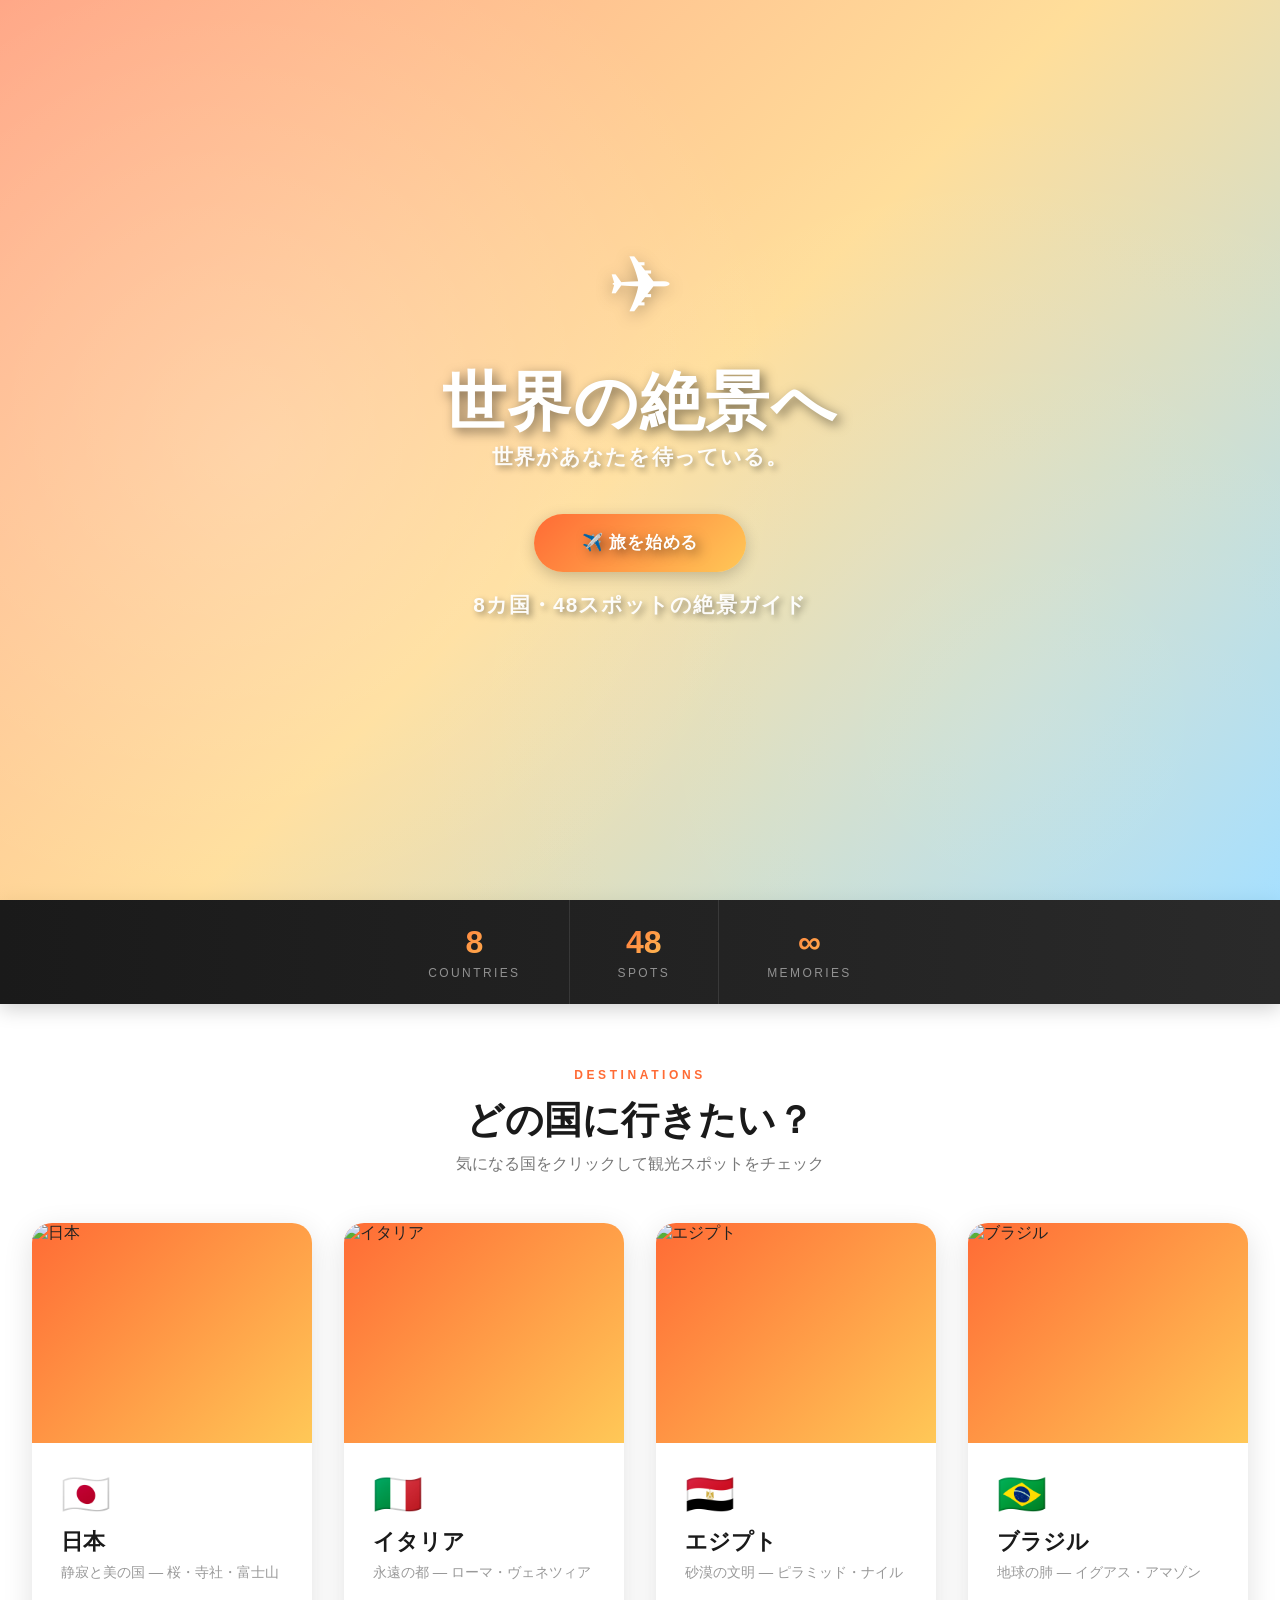
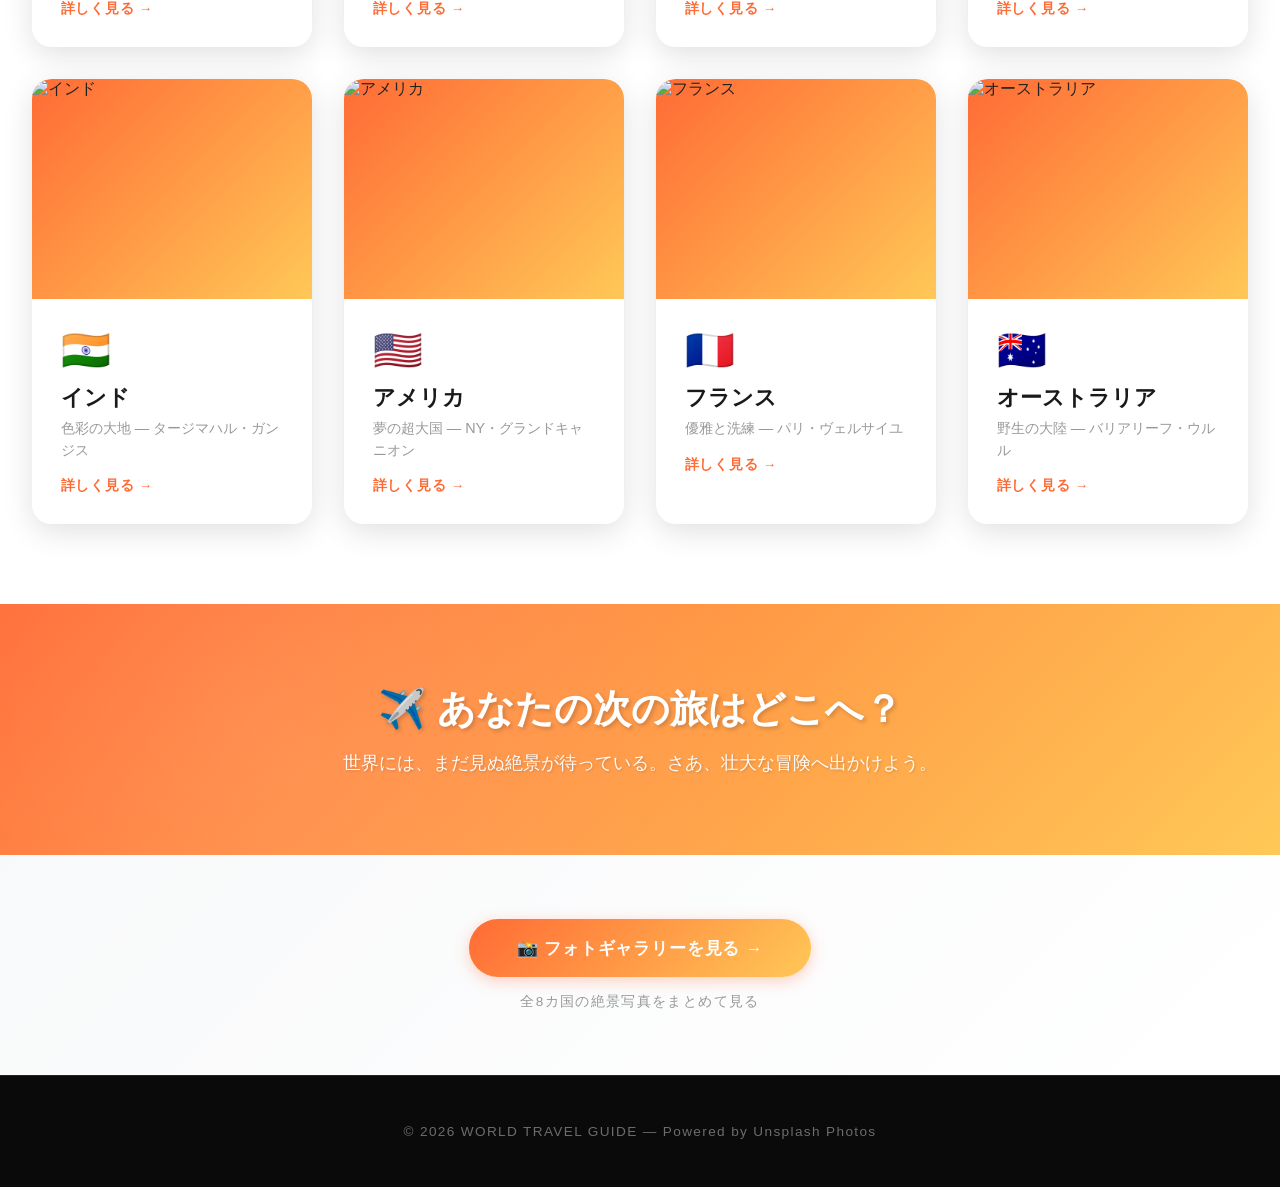
==== index.html @ 944d5d3f "Revise hero section text and icon Updated hero section content and plane icon." ====
<!DOCTYPE html>
<html lang="ja">
<head>
<meta charset="UTF-8">
<meta name="viewport" content="width=device-width, initial-scale=1.0">
<title>世界の観光地ガイド</title>
<style>
* { margin:0; padding:0; box-sizing:border-box; }
body { font-family:'Helvetica Neue',Arial,sans-serif; background:#fff; color:#222; overflow-x:hidden; }

/* ===== HERO SECTION ===== */
.hero {
  background: linear-gradient(135deg, rgba(255, 107, 53, 0.6) 0%, rgba(255, 200, 87, 0.6) 50%, rgba(100, 200, 255, 0.6) 100%), url('https://images.unsplash.com/photo-1469854523086-cc02fe5d8800?w=1200&q=80');
  background-size: cover;
  background-position: center;
  background-attachment: fixed;
  color: #fff;
  text-align: center;
  padding: 10rem 2rem;
  position: relative;
  overflow: hidden;
  min-height: 100vh;
  display: flex;
  align-items: center;
  justify-content: center;
}

.hero::before {
  content: '';
  position: absolute;
  top: 0;
  left: 0;
  right: 0;
  bottom: 0;
  background: radial-gradient(circle at 20% 50%, rgba(255,255,255,.2) 0%, transparent 50%),
              radial-gradient(circle at 80% 80%, rgba(255,255,255,.1) 0%, transparent 50%);
  pointer-events: none;
}

.hero-content {
  position: relative;
  z-index: 2;
  max-width: 800px;
  margin: 0 auto;
  animation: slideUp .8s ease-out;
}

@keyframes slideUp {
  from {
    opacity: 0;
    transform: translateY(30px);
  }
  to {
    opacity: 1;
    transform: translateY(0);
  }
}

.plane-icon {
  font-size: 5rem;
  margin-bottom: 2rem;
  animation: planeFly 6s ease-in-out infinite;
  display: inline-block;
  filter: drop-shadow(0 4px 8px rgba(0,0,0,.3));
}

@keyframes planeFly {
  0% {
    transform: translateX(-100px) translateY(0) rotate(-5deg);
    opacity: 0;
  }
  10% {
    opacity: 1;
  }
  50% {
    transform: translateX(100px) translateY(-30px) rotate(5deg);
  }
  90% {
    opacity: 1;
  }
  100% {
    transform: translateX(300px) translateY(0) rotate(-5deg);
    opacity: 0;
  }
}

.hero h1 {
  font-size: clamp(2.5rem, 7vw, 4rem);
  font-weight: 900;
  margin-bottom: 1rem;
  text-shadow: 4px 4px 12px rgba(0,0,0,.5);
  line-height: 1.2;
  letter-spacing: .02em;
}

.hero p {
  font-size: 1.3rem;
  margin-bottom: 2.5rem;
  color: rgba(255,255,255,.95);
  letter-spacing: .05em;
  text-shadow: 3px 3px 6px rgba(0,0,0,.4);
  line-height: 1.6;
}

.hero-buttons {
  display: flex;
  gap: 1rem;
  justify-content: center;
  flex-wrap: wrap;
  margin-bottom: 1rem;
}

.btn {
  padding: 1.2rem 3rem;
  font-size: 1.05rem;
  font-weight: 700;
  border: none;
  border-radius: 50px;
  cursor: pointer;
  text-decoration: none;
  display: inline-block;
  transition: all .3s;
  letter-spacing: .05em;
  box-shadow: 0 4px 15px rgba(0,0,0,.2);
}

.btn-primary {
  background: linear-gradient(135deg, #FF6B35 0%, #FFC857 100%);
  color: #fff;
}

.btn-primary:hover {
  transform: scale(1.1) translateY(-3px);
  box-shadow: 0 10px 30px rgba(255, 107, 53, .5);
}

.btn-secondary {
  background: rgba(255,255,255,.25);
  color: #fff;
  border: 2px solid rgba(255,255,255,.8);
  backdrop-filter: blur(10px);
}

.btn-secondary:hover {
  background: rgba(255,255,255,.35);
  transform: scale(1.05) translateY(-2px);
  border-color: #fff;
}

.hero-sub {
  font-size: .95rem;
  color: rgba(255,255,255,.85);
  text-shadow: 2px 2px 4px rgba(0,0,0,.3);
}

/* ===== STATS BAR ===== */
.stats {
  background: linear-gradient(90deg, #1a1a1a 0%, #2a2a2a 100%);
  color: #fff;
  display: flex;
  justify-content: center;
  flex-wrap: wrap;
  box-shadow: 0 4px 20px rgba(0,0,0,.2);
}

.stat {
  padding: 1.5rem 3rem;
  text-align: center;
  border-right: 1px solid rgba(255,255,255,.1);
}

.stat:last-child { border-right: none; }

.stat-num { 
  font-size: 2rem; 
  font-weight: 800; 
  background: linear-gradient(135deg, #FF6B35, #FFC857);
  -webkit-background-clip: text;
  -webkit-text-fill-color: transparent;
  background-clip: text;
}

.stat-label { font-size: .75rem; letter-spacing: .2em; color: rgba(255,255,255,.5); margin-top: .3rem; }

/* ===== SECTION ===== */
.section { padding: 4rem 2rem 5rem; }

.section-head { text-align: center; margin-bottom: 3rem; }

.section-head .label {
  font-size: .75rem; 
  letter-spacing: .3em;
  color: #FF6B35; 
  font-weight: 700; 
  margin-bottom: .8rem;
  text-transform: uppercase;
}

.section-head h2 { 
  font-size: clamp(1.8rem, 3vw, 2.8rem); 
  font-weight: 900;
  color: #1a1a1a;
  margin-bottom: .5rem;
}

.section-head p { color: #777; margin-top: .5rem; font-size: 1rem; }

/* ===== COUNTRY GRID ===== */
.country-grid {
  display: grid;
  grid-template-columns: repeat(auto-fit, minmax(270px, 1fr));
  gap: 2rem;
  max-width: 1300px;
  margin: 0 auto;
}

.country-card {
  display: block;
  text-decoration: none;
  color: inherit;
  border-radius: 20px;
  overflow: hidden;
  box-shadow: 0 8px 30px rgba(0,0,0,.12);
  transition: all .4s cubic-bezier(0.4, 0, 0.2, 1);
  position: relative;
  background: #fff;
}

.country-card:hover {
  transform: translateY(-16px) scale(1.02);
  box-shadow: 0 25px 60px rgba(255, 107, 53, .25);
}

.card-img-wrap { 
  overflow: hidden;
  position: relative;
  background: linear-gradient(135deg, #FF6B35, #FFC857);
}

.card-img {
  width: 100%; 
  height: 220px; 
  object-fit: cover;
  display: block; 
  transition: transform .5s;
}

.country-card:hover .card-img { 
  transform: scale(1.12) rotate(2deg); 
}

.card-body { 
  padding: 1.8rem; 
  background: #fff; 
}

.card-flag { 
  font-size: 2.5rem; 
  margin-bottom: .5rem; 
  display: block;
  animation: bounce 2s ease-in-out infinite;
}

.card-flag:nth-child(1) { animation-delay: 0s; }
.card-flag:nth-child(2) { animation-delay: .2s; }

@keyframes bounce {
  0%, 100% { transform: translateY(0); }
  50% { transform: translateY(-8px); }
}

.card-name { 
  font-size: 1.4rem; 
  font-weight: 800; 
  margin-bottom: .3rem;
  color: #1a1a1a;
}

.card-sub { 
  font-size: .9rem; 
  color: #999; 
  margin-bottom: 1rem;
  line-height: 1.5;
}

.card-link {
  font-size: .85rem; 
  font-weight: 700;
  color: #FF6B35; 
  letter-spacing: .05em;
  transition: all .3s;
}

.country-card:hover .card-link {
  color: #FFC857;
  transform: translateX(5px);
}

/* ===== FEATURE STRIP ===== */
.feature-strip {
  background: linear-gradient(135deg, #FF6B35 0%, #FFC857 50%, #64C8FF 100%);
  background-size: 200% 200%;
  animation: gradientFlow 15s ease infinite;
  color: #fff; 
  padding: 5rem 2rem; 
  text-align: center;
  position: relative;
  overflow: hidden;
}

@keyframes gradientFlow {
  0% { background-position: 0% 50%; }
  50% { background-position: 100% 50%; }
  100% { background-position: 0% 50%; }
}

.feature-strip::before {
  content: '';
  position: absolute;
  top: 0;
  left: 0;
  right: 0;
  bottom: 0;
  background: radial-gradient(circle at 20% 50%, rgba(255,255,255,.1) 0%, transparent 50%);
  pointer-events: none;
}

.feature-strip h2 { 
  font-size: clamp(1.8rem,3vw,2.8rem); 
  font-weight: 900; 
  margin-bottom: 1rem;
  text-shadow: 2px 2px 4px rgba(0,0,0,.2);
  position: relative;
  z-index: 2;
}

.feature-strip p { 
  font-size: 1.1rem; 
  opacity: .95; 
  max-width: 700px; 
  margin: 0 auto;
  position: relative;
  z-index: 2;
  text-shadow: 1px 1px 3px rgba(0,0,0,.2);
}

/* ===== GALLERY SECTION ===== */
.gallery-section {
  text-align: center;
  padding: 4rem 2rem;
  background: linear-gradient(135deg, #f8f9fa 0%, #fff 100%);
}

.gallery-btn {
  display: inline-block;
  background: linear-gradient(135deg, #FF6B35, #FFC857);
  color: #fff;
  font-size: 1.05rem;
  font-weight: 700;
  padding: 1.1rem 3rem;
  border-radius: 50px;
  text-decoration: none;
  letter-spacing: .05em;
  transition: all .3s;
  box-shadow: 0 4px 15px rgba(255, 107, 53, .3);
}

.gallery-btn:hover {
  transform: scale(1.1) translateY(-3px);
  box-shadow: 0 12px 30px rgba(255, 107, 53, .4);
}

.gallery-sub {
  color: #999;
  font-size: .85rem;
  margin-top: 1rem;
  letter-spacing: .1em;
}

/* ===== FOOTER ===== */
footer {
  background: #0a0a0a; 
  color: rgba(255,255,255,.4);
  text-align: center; 
  padding: 3rem 2rem;
  font-size: .85rem; 
  letter-spacing: .1em;
  border-top: 1px solid rgba(255,255,255,.1);
}

@media(max-width:600px) {
  .stat { padding: 1rem 1.5rem; }
  .country-grid { grid-template-columns: 1fr; gap: 1.5rem; }
  .card-img { height: 150px; }
  .hero { padding: 5rem 2rem; min-height: auto; }
  .hero h1 { font-size: 2rem; }
  .hero p { font-size: 1rem; }
  .hero-buttons { flex-direction: column; }
  .btn { width: 100%; }
  .plane-icon { font-size: 3rem; }
  .feature-strip { padding: 3rem 2rem; }
  .section { padding: 3rem 2rem; }
}
</style>
</head>
<body>

<!-- HERO SECTION -->
<section class="hero">
  <div class="hero-content">
    <div class="plane-icon">✈</div>
    <h1>世界の絶景へ<br>
    <p>世界があなたを待っている。</p>
    <div class="hero-buttons">
      <a href="#countries" class="btn btn-primary">✈️ 旅を始める</a>
    </div>
    <p class="hero-sub">8カ国・48スポットの絶景ガイド</p>
  </div>
</section>

<!-- STATS -->
<div class="stats">
  <div class="stat"><div class="stat-num">8</div><div class="stat-label">COUNTRIES</div></div>
  <div class="stat"><div class="stat-num">48</div><div class="stat-label">SPOTS</div></div>
  <div class="stat"><div class="stat-num">∞</div><div class="stat-label">MEMORIES</div></div>
</div>

<!-- COUNTRIES -->
<section class="section" id="countries">
  <div class="section-head">
    <div class="label">DESTINATIONS</div>
    <h2>どの国に行きたい？</h2>
    <p>気になる国をクリックして観光スポットをチェック</p>
  </div>

  <div class="country-grid">

    <a href="japan.html" class="country-card">
      <div class="card-img-wrap">
        <img class="card-img" src="https://images.unsplash.com/photo-1528360983277-13d401cdc186?w=600&q=80" alt="日本" loading="lazy">
      </div>
      <div class="card-body">
        <span class="card-flag">🇯🇵</span>
        <div class="card-name">日本</div>
        <div class="card-sub">静寂と美の国 — 桜・寺社・富士山</div>
        <div class="card-link">詳しく見る →</div>
      </div>
    </a>

    <a href="italy.html" class="country-card">
      <div class="card-img-wrap">
        <img class="card-img" src="https://images.unsplash.com/photo-1529260830199-42c24126f198?w=600&q=80" alt="イタリア" loading="lazy">
      </div>
      <div class="card-body">
        <span class="card-flag">🇮🇹</span>
        <div class="card-name">イタリア</div>
        <div class="card-sub">永遠の都 — ローマ・ヴェネツィア</div>
        <div class="card-link">詳しく見る →</div>
      </div>
    </a>

    <a href="egypt.html" class="country-card">
      <div class="card-img-wrap">
        <img class="card-img" src="https://images.unsplash.com/photo-1539768942893-daf53e448371?w=600&q=80" alt="エジプト" loading="lazy">
      </div>
      <div class="card-body">
        <span class="card-flag">🇪🇬</span>
        <div class="card-name">エジプト</div>
        <div class="card-sub">砂漠の文明 — ピラミッド・ナイル</div>
        <div class="card-link">詳しく見る →</div>
      </div>
    </a>

    <a href="brazil.html" class="country-card">
      <div class="card-img-wrap">
        <img class="card-img" src="https://images.unsplash.com/photo-1483729558449-99ef09a8c325?w=600&q=80" alt="ブラジル" loading="lazy">
      </div>
      <div class="card-body">
        <span class="card-flag">🇧🇷</span>
        <div class="card-name">ブラジル</div>
        <div class="card-sub">地球の肺 — イグアス・アマゾン</div>
        <div class="card-link">詳しく見る →</div>
      </div>
    </a>

    <a href="india.html" class="country-card">
      <div class="card-img-wrap">
        <img class="card-img" src="https://images.unsplash.com/photo-1524492412937-b28074a5d7da?w=600&q=80" alt="インド" loading="lazy">
      </div>
      <div class="card-body">
        <span class="card-flag">🇮🇳</span>
        <div class="card-name">インド</div>
        <div class="card-sub">色彩の大地 — タージマハル・ガンジス</div>
        <div class="card-link">詳しく見る →</div>
      </div>
    </a>

    <a href="usa.html" class="country-card">
      <div class="card-img-wrap">
        <img class="card-img" src="https://images.unsplash.com/photo-1485738422979-f5c462d49f74?w=600&q=80" alt="アメリカ" loading="lazy">
      </div>
      <div class="card-body">
        <span class="card-flag">🇺🇸</span>
        <div class="card-name">アメリカ</div>
        <div class="card-sub">夢の超大国 — NY・グランドキャニオン</div>
        <div class="card-link">詳しく見る →</div>
      </div>
    </a>

    <a href="france.html" class="country-card">
      <div class="card-img-wrap">
        <img class="card-img" src="https://images.unsplash.com/photo-1502602898657-3e91760cbb34?w=600&q=80" alt="フランス" loading="lazy">
      </div>
      <div class="card-body">
        <span class="card-flag">🇫🇷</span>
        <div class="card-name">フランス</div>
        <div class="card-sub">優雅と洗練 — パリ・ヴェルサイユ</div>
        <div class="card-link">詳しく見る →</div>
      </div>
    </a>

    <a href="australia.html" class="country-card">
      <div class="card-img-wrap">
        <img class="card-img" src="https://images.unsplash.com/photo-1506973035872-a4ec16b8e8d9?w=600&q=80" alt="オーストラリア" loading="lazy">
      </div>
      <div class="card-body">
        <span class="card-flag">🇦🇺</span>
        <div class="card-name">オーストラリア</div>
        <div class="card-sub">野生の大陸 — バリアリーフ・ウルル</div>
        <div class="card-link">詳しく見る →</div>
      </div>
    </a>

  </div>
</section>

<!-- FEATURE -->
<div class="feature-strip">
  <h2>✈️ あなたの次の旅はどこへ？</h2>
  <p>世界には、まだ見ぬ絶景が待っている。さあ、壮大な冒険へ出かけよう。</p>
</div>

<!-- GALLERY SECTION -->
<div class="gallery-section">
  <a href="gallery.html" class="gallery-btn">
    📸 フォトギャラリーを見る →
  </a>
  <p class="gallery-sub">全8カ国の絶景写真をまとめて見る</p>
</div>

<footer>© 2026 WORLD TRAVEL GUIDE — Powered by Unsplash Photos</footer>

</body>
</html>
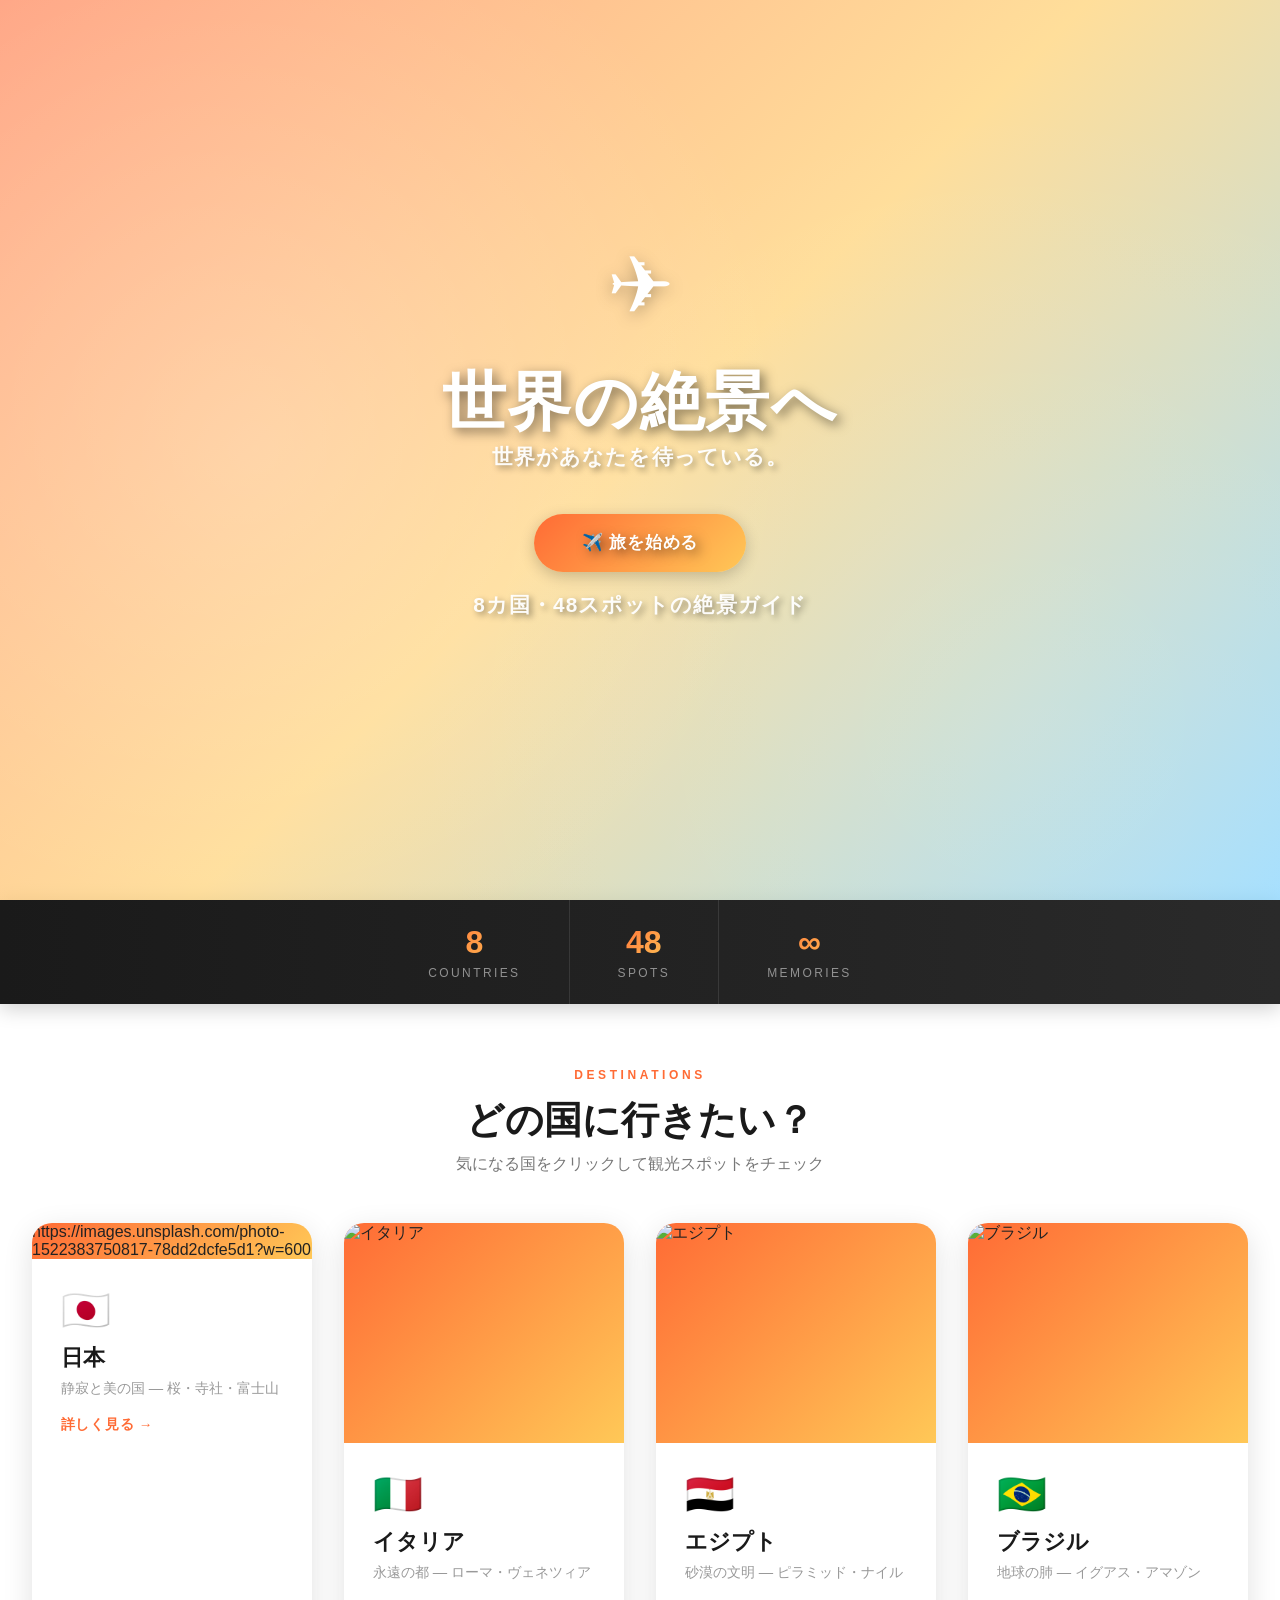
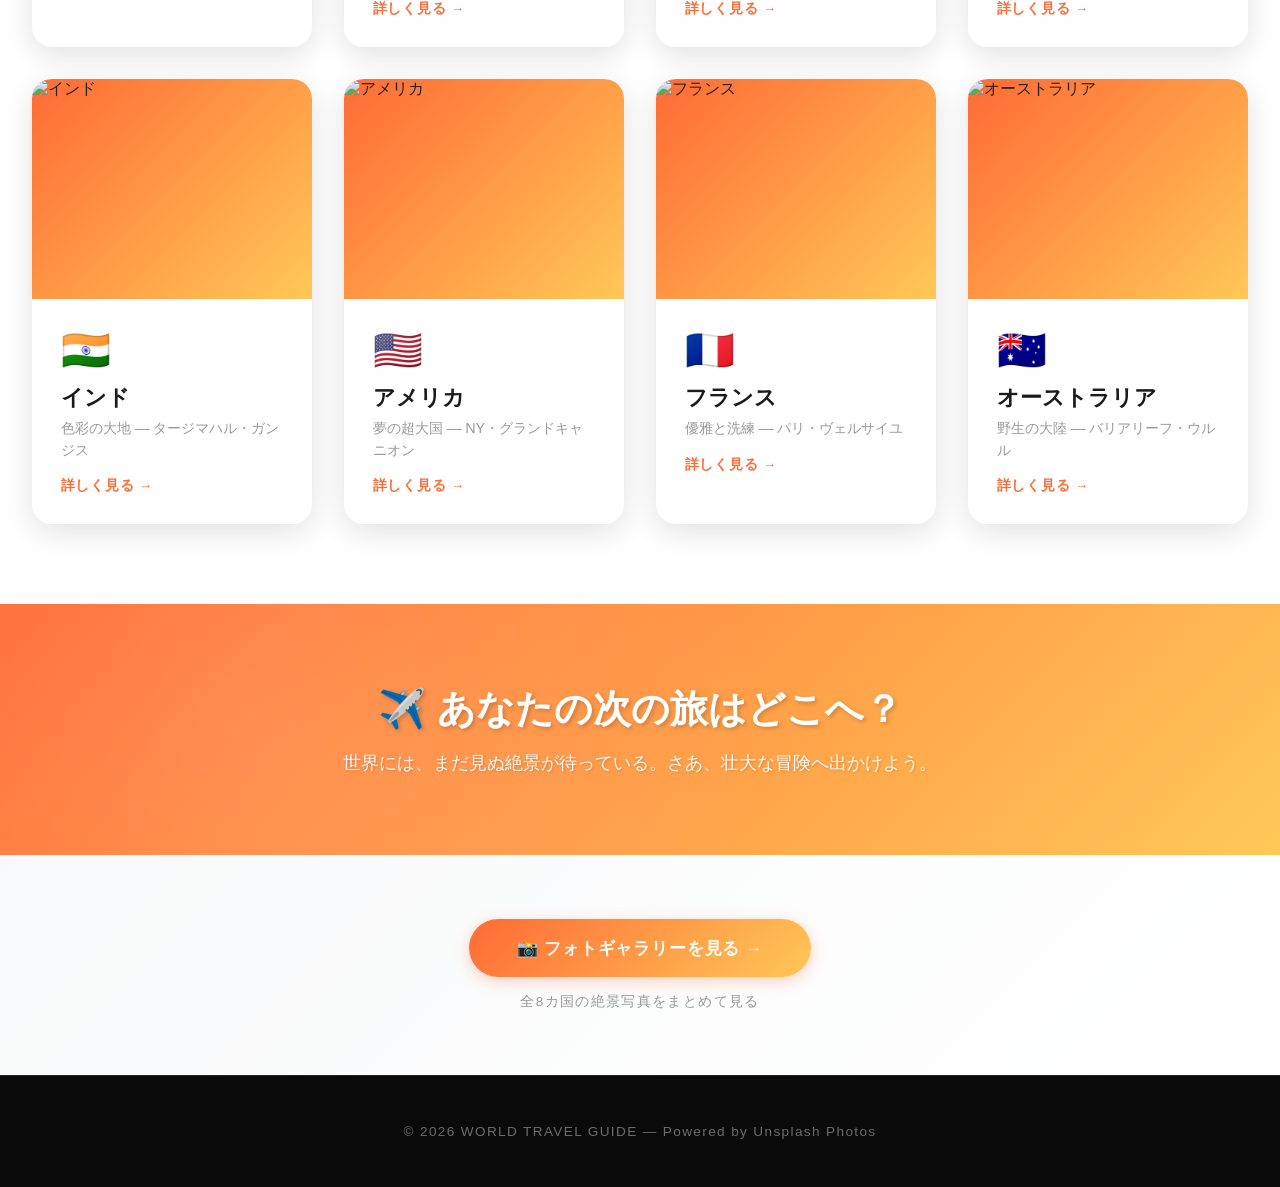
==== commit 66da4ce9: "Update index.html" ====
--- a/index.html
+++ b/index.html
@@ -436,9 +436,9 @@
   <div class="country-grid">
 
     <a href="japan.html" class="country-card">
-      <div class="card-img-wrap">
-        <img class="card-img" src="https://images.unsplash.com/photo-1528360983277-13d401cdc186?w=600&q=80" alt="日本" loading="lazy">
-      </div>
+<div class="card-img-wrap">
+  https://images.unsplash.com/photo-1522383750817-78dd2dcfe5d1?w=600
+</div>
       <div class="card-body">
         <span class="card-flag">🇯🇵</span>
         <div class="card-name">日本</div>
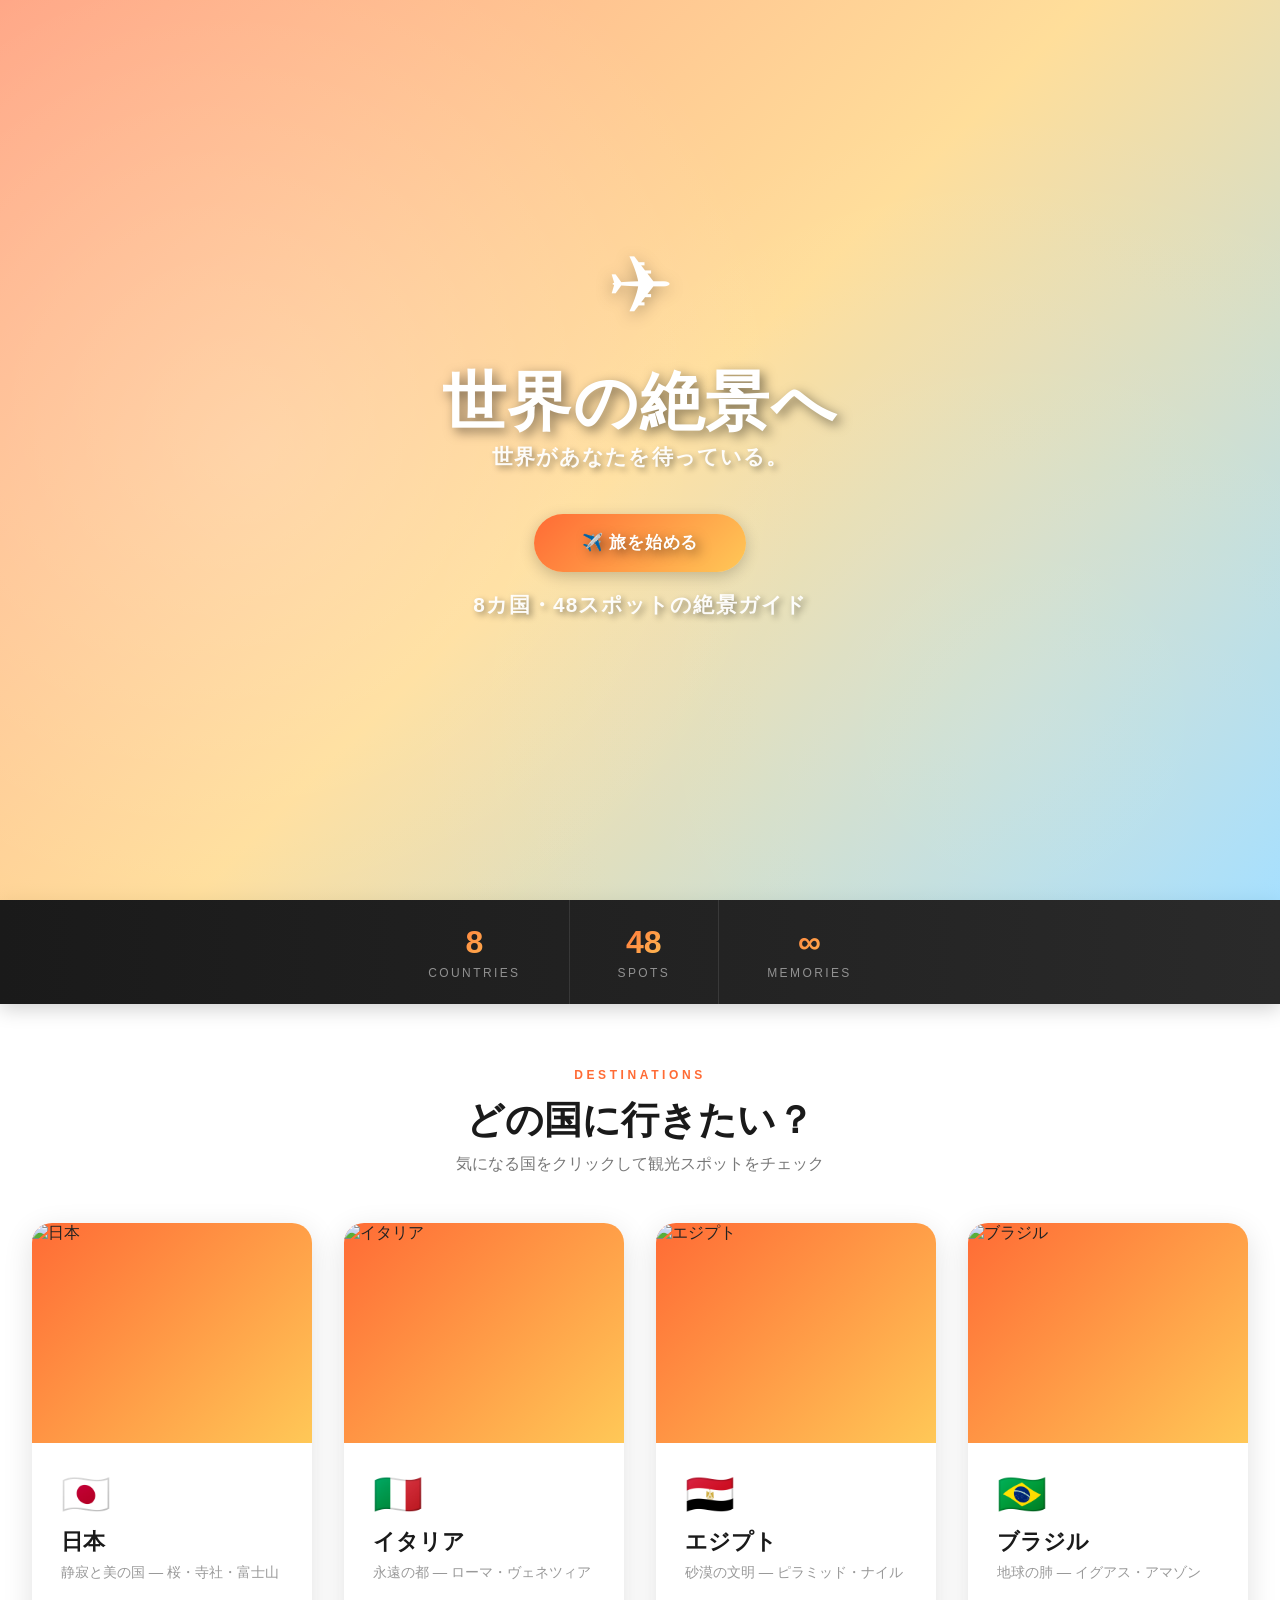
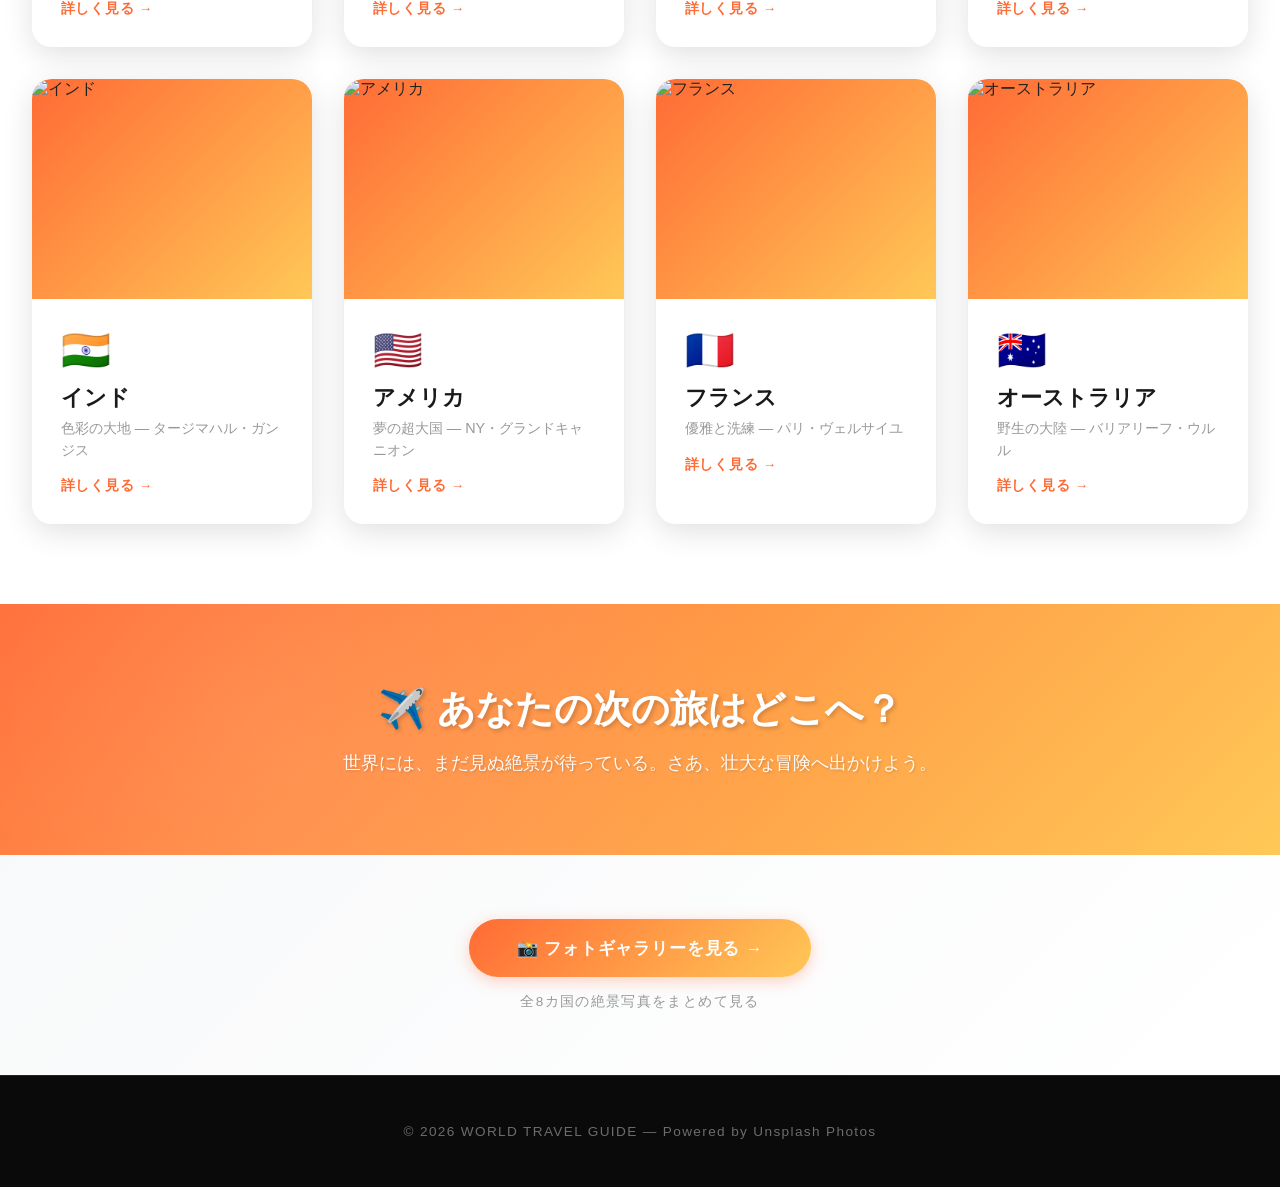
==== commit 225a0918: "Update index.html" ====
--- a/index.html
+++ b/index.html
@@ -435,10 +435,10 @@
 
   <div class="country-grid">
 
-    <a href="japan.html" class="country-card">
-<div class="card-img-wrap">
-  https://images.unsplash.com/photo-1522383750817-78dd2dcfe5d1?w=600
-</div>
+      <a href="japan.html" class="country-card">
+      <div class="card-img-wrap">
+        <img class="card-img" src="https://images.unsplash.com/photo-1522383750817-78dd2dcfe5d1?w=600&q=80" alt="日本" loading="lazy">
+      </div>
       <div class="card-body">
         <span class="card-flag">🇯🇵</span>
         <div class="card-name">日本</div>
